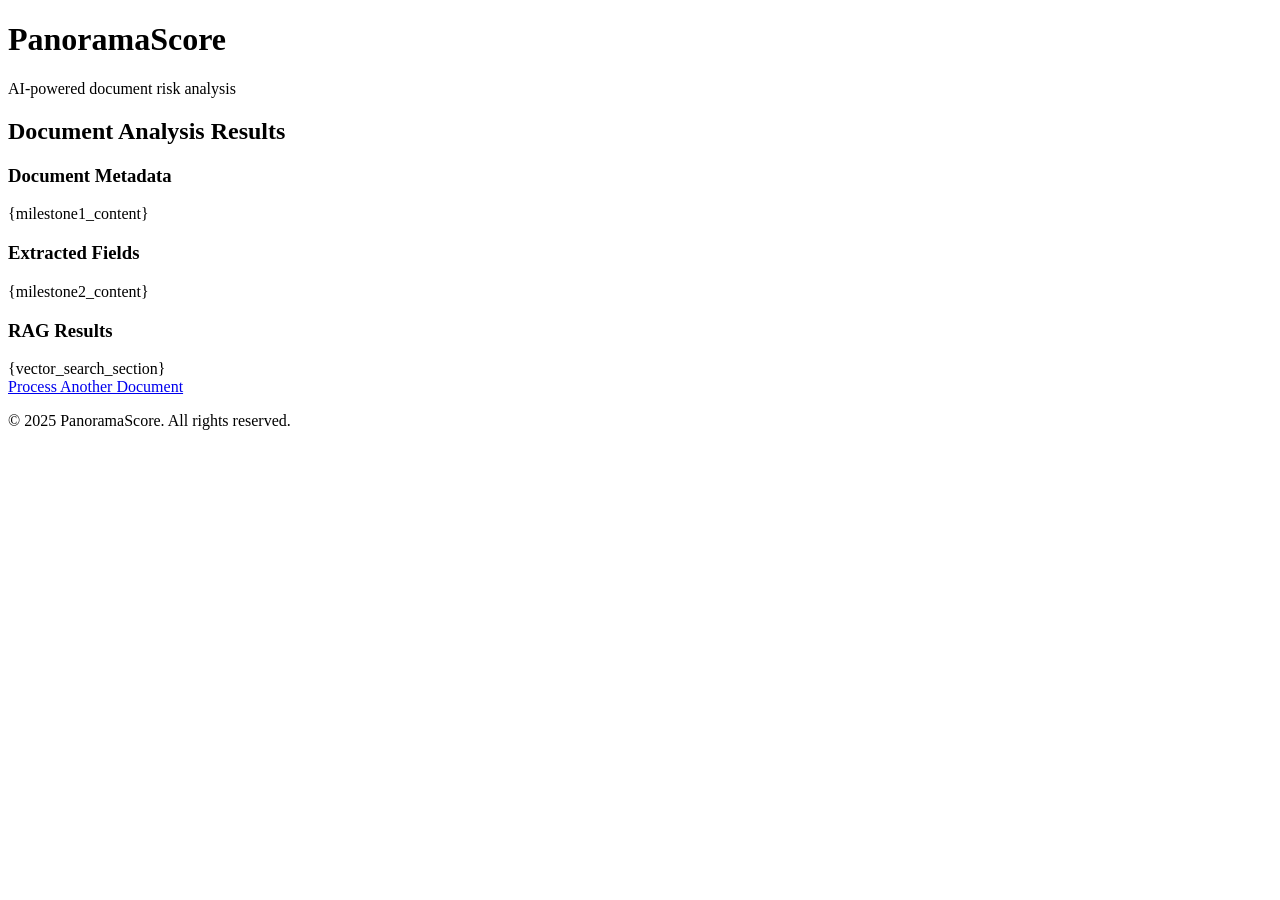
==== app/static/result_template.html @ 681ed07d "Added initial files for Multiagent system" ====
<!DOCTYPE html>
<html lang="en">
<head>
    <meta charset="UTF-8">
    <meta name="viewport" content="width=device-width, initial-scale=1.0">
    <title>PanoramaScore - Analysis Results</title>
    <link rel="stylesheet" href="/static/styles.css">
</head>
<body>
    <div class="container">
        <header>
            <h1>PanoramaScore</h1>
            <p class="subtitle">AI-powered document risk analysis</p>
        </header>
        
        <main>
            <div class="result-section">
                <h2>Document Analysis Results</h2>
                
                <!-- Milestone 1: Document Ingestion & Metadata -->
                <div class="result-card">
                    <h3>Document Metadata</h3>
                    <div class="metadata-section">
                        {milestone1_content}
                    </div>
                </div>
                
                <!-- Milestone 2: OCR & Field Extraction -->
                <div class="result-card">
                    <h3>Extracted Fields</h3>
                    <div class="fields-section">
                        {milestone2_content}
                    </div>
                </div>
                
                <!-- Milestone 3: Vector Similarity Search -->
                <div class="result-card">
                    <h3>RAG Results</h3>
                    <div class="vector-section">
                        {vector_search_section}
                    </div>
                </div>
                
                <div class="actions">
                    <a href="/" class="button">Process Another Document</a>
                </div>
            </div>
        </main>
        
        <footer>
            <p>&copy; 2025 PanoramaScore. All rights reserved.</p>
        </footer>
    </div>
</body>
</html>
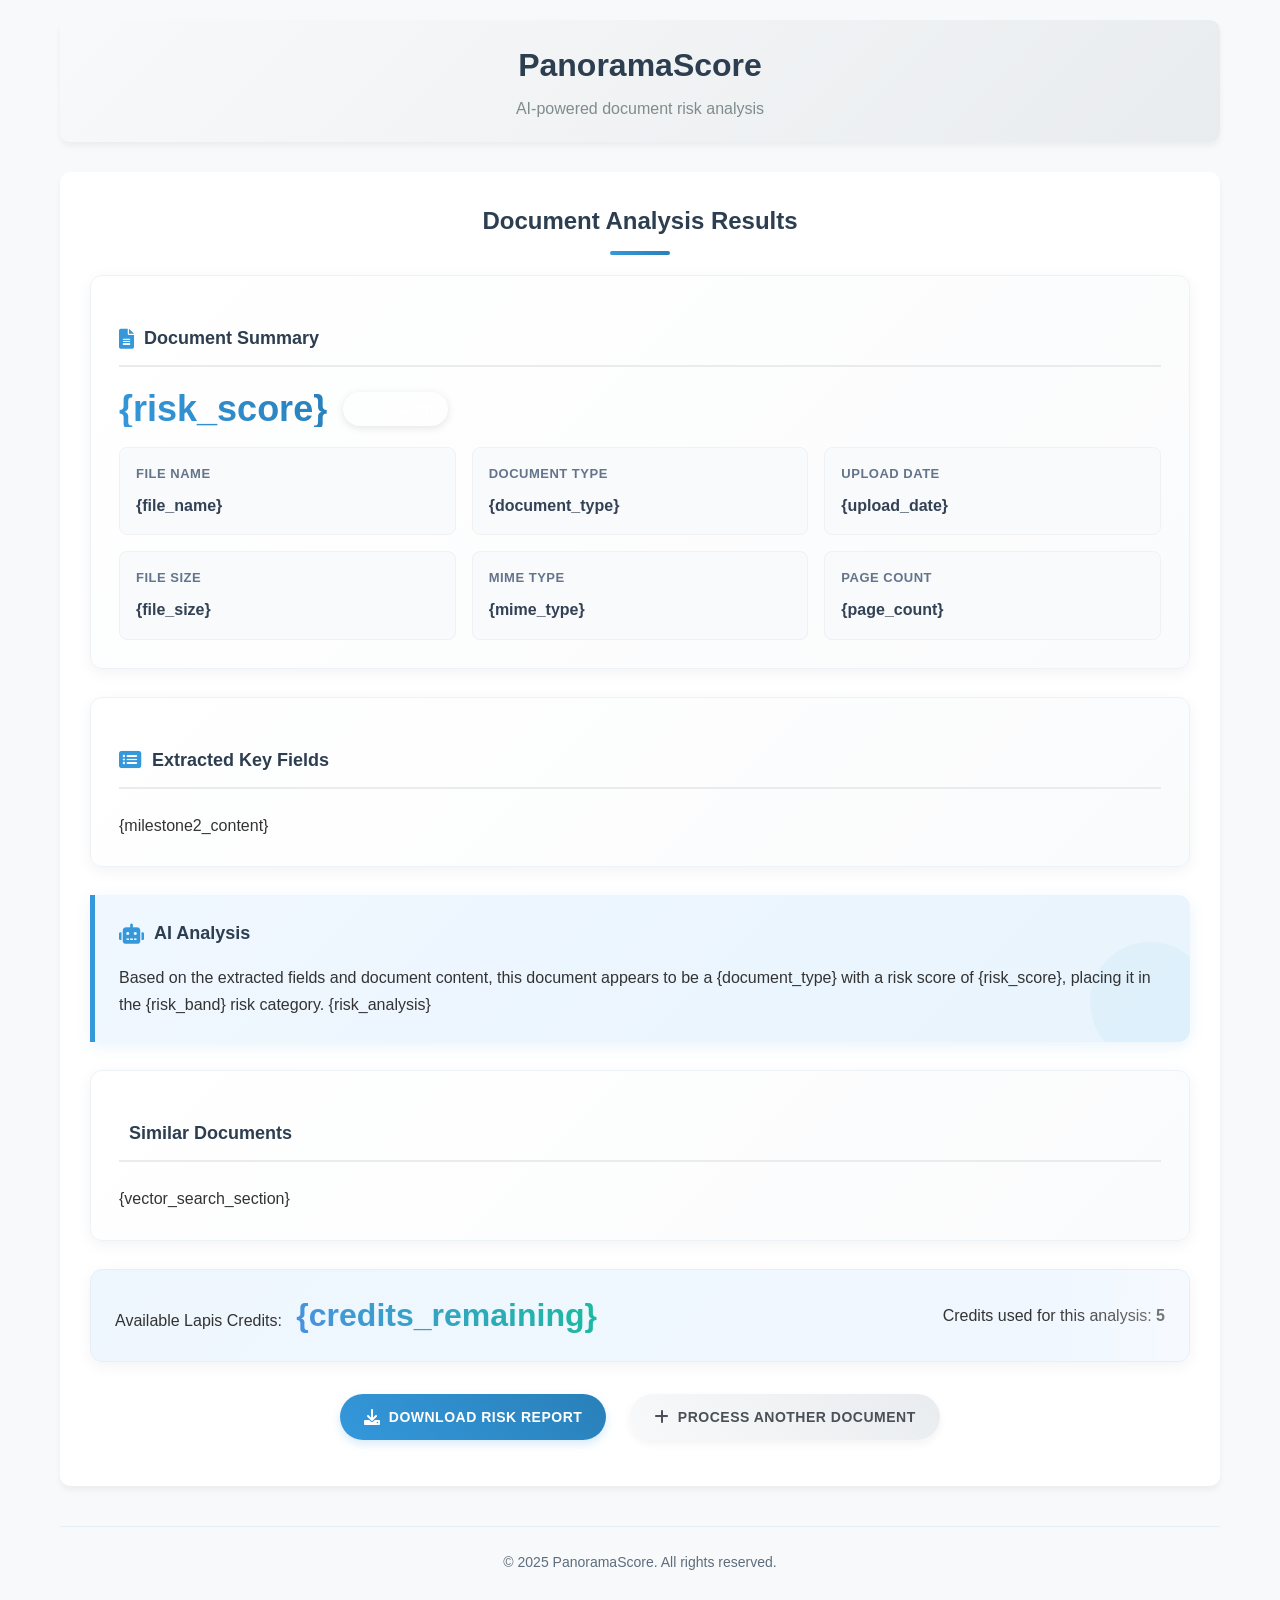
==== commit b1a53735: "new logic added" ====
--- a/app/static/result_template.html
+++ b/app/static/result_template.html
@@ -4,7 +4,457 @@
     <meta charset="UTF-8">
     <meta name="viewport" content="width=device-width, initial-scale=1.0">
     <title>PanoramaScore - Analysis Results</title>
-    <link rel="stylesheet" href="/static/styles.css">
+    <link rel="stylesheet" href="https://cdnjs.cloudflare.com/ajax/libs/font-awesome/6.0.0-beta3/css/all.min.css">
+    <style>
+        /* Base styles */
+        * {
+            margin: 0;
+            padding: 0;
+            box-sizing: border-box;
+            font-family: 'Segoe UI', Tahoma, Geneva, Verdana, sans-serif;
+        }
+        
+        body {
+            background-color: #f8f9fa;
+            color: #333;
+            line-height: 1.6;
+        }
+        
+        .container {
+            max-width: 1200px;
+            margin: 0 auto;
+            padding: 20px;
+        }
+        
+        header {
+            text-align: center;
+            margin-bottom: 30px;
+            padding: 20px;
+            background: linear-gradient(135deg, #f8f9fa 0%, #e9ecef 100%);
+            border-radius: 10px;
+            box-shadow: 0 4px 6px rgba(0, 0, 0, 0.05);
+        }
+        
+        h1 {
+            color: #2c3e50;
+            margin-bottom: 5px;
+            font-size: 32px;
+        }
+        
+        .subtitle {
+            color: #7f8c8d;
+            font-size: 16px;
+        }
+        
+        main {
+            background-color: #fff;
+            border-radius: 10px;
+            padding: 30px;
+            margin-bottom: 30px;
+            box-shadow: 0 4px 6px rgba(0, 0, 0, 0.05);
+        }
+        
+        h2 {
+            color: #2c3e50;
+            margin-bottom: 20px;
+            font-size: 24px;
+            font-weight: 700;
+            text-align: center;
+            position: relative;
+            padding-bottom: 15px;
+        }
+        
+        h2:after {
+            content: '';
+            position: absolute;
+            width: 60px;
+            height: 4px;
+            background: linear-gradient(to right, #3498db, #2980b9);
+            bottom: 0;
+            left: 50%;
+            transform: translateX(-50%);
+            border-radius: 2px;
+        }
+        
+        h3 {
+            color: #34495e;
+            margin: 20px 0 15px;
+            font-weight: 600;
+            font-size: 20px;
+        }
+        
+        /* Result cards */
+        .result-card {
+            background: linear-gradient(135deg, #ffffff 0%, #fafbfc 100%);
+            border-radius: 12px;
+            padding: 28px;
+            margin-bottom: 28px;
+            box-shadow: 0 4px 15px rgba(0,0,0,0.05);
+            border: 1px solid #edf2f7;
+            transition: transform 0.2s ease, box-shadow 0.2s ease;
+            position: relative;
+            overflow: hidden;
+        }
+        
+        .result-card:hover {
+            transform: translateY(-3px);
+            box-shadow: 0 8px 20px rgba(0,0,0,0.08);
+        }
+        
+        .result-card h3 {
+            color: #2c3e50;
+            border-bottom: 2px solid #e9ecef;
+            padding-bottom: 12px;
+            margin-bottom: 24px;
+            display: flex;
+            align-items: center;
+            font-weight: 700;
+            font-size: 18px;
+        }
+        
+        .result-card h3 i {
+            margin-right: 10px;
+            color: #3498db;
+            font-size: 20px;
+        }
+        
+        /* Metadata display */
+        .metadata-grid {
+            display: grid;
+            grid-template-columns: repeat(auto-fill, minmax(280px, 1fr));
+            grid-gap: 16px;
+        }
+        
+        .metadata-item {
+            background: #f8fafc;
+            border-radius: 8px;
+            padding: 16px;
+            display: flex;
+            flex-direction: column;
+            border: 1px solid #edf2f7;
+        }
+        
+        .metadata-label {
+            color: #64748b;
+            font-size: 13px;
+            font-weight: 600;
+            text-transform: uppercase;
+            letter-spacing: 0.5px;
+            margin-bottom: 8px;
+        }
+        
+        .metadata-value {
+            color: #334155;
+            font-size: 16px;
+            font-weight: 600;
+        }
+        
+        /* Risk indicator */
+        .risk-indicator {
+            display: flex;
+            align-items: center;
+            margin-bottom: 20px;
+        }
+        
+        .risk-score {
+            font-size: 36px;
+            font-weight: 700;
+            background: -webkit-linear-gradient(45deg, #3498db, #2980b9);
+            background: linear-gradient(45deg, #3498db, #2980b9);
+            -webkit-background-clip: text;
+            background-clip: text;
+            -webkit-text-fill-color: transparent;
+            margin-right: 16px;
+            line-height: 1;
+        }
+        
+        .risk-band {
+            padding: 6px 14px;
+            border-radius: 20px;
+            font-weight: 600;
+            font-size: 14px;
+            color: white;
+            box-shadow: 0 2px 8px rgba(0,0,0,0.1);
+        }
+        
+        .risk-band.low {
+            background: linear-gradient(45deg, #2e7d32, #43a047);
+        }
+        
+        .risk-band.moderate {
+            background: linear-gradient(45deg, #f9a825, #fbc02d);
+        }
+        
+        .risk-band.high {
+            background: linear-gradient(45deg, #c62828, #e53935);
+        }
+        
+        /* Fields display */
+        .fields-table {
+            width: 100%;
+            border-collapse: separate;
+            border-spacing: 0;
+            border-radius: 8px;
+            overflow: hidden;
+            box-shadow: 0 2px 8px rgba(0,0,0,0.03);
+            margin-top: 16px;
+        }
+        
+        .fields-table th {
+            background-color: #f1f5f9;
+            text-align: left;
+            padding: 14px 16px;
+            font-weight: 600;
+            color: #475569;
+            font-size: 14px;
+            text-transform: uppercase;
+            letter-spacing: 0.5px;
+        }
+        
+        .fields-table td {
+            padding: 14px 16px;
+            border-top: 1px solid #f1f5f9;
+            color: #334155;
+        }
+        
+        .fields-table tr:hover td {
+            background-color: #f8fafc;
+        }
+        
+        .field-name {
+            font-weight: 600;
+            color: #334155;
+        }
+        
+        .field-value {
+            font-family: 'Courier New', monospace;
+            background: #f8fafc;
+            padding: 4px 8px;
+            border-radius: 4px;
+            color: #475569;
+            border: 1px solid #e2e8f0;
+        }
+        
+        .field-influence {
+            font-size: 14px;
+            display: inline-flex;
+            align-items: center;
+            padding: 2px 8px;
+            border-radius: 4px;
+            margin-left: 8px;
+        }
+        
+        .field-influence.positive {
+            color: #16a34a;
+            background-color: #dcfce7;
+        }
+        
+        .field-influence.negative {
+            color: #dc2626;
+            background-color: #fee2e2;
+        }
+        
+        .field-influence.neutral {
+            color: #64748b;
+            background-color: #f1f5f9;
+        }
+        
+        /* Copilot box */
+        .copilot-box {
+            background: linear-gradient(135deg, #f0f7ff 0%, #e8f4fd 100%);
+            border-left: 5px solid #3498db;
+            padding: 24px;
+            margin: 28px 0;
+            border-radius: 0 12px 12px 0;
+            box-shadow: 0 4px 15px rgba(52, 152, 219, 0.1);
+            position: relative;
+            overflow: hidden;
+        }
+        
+        .copilot-box::before {
+            content: '';
+            position: absolute;
+            right: -20px;
+            bottom: -20px;
+            width: 120px;
+            height: 120px;
+            background-color: rgba(52, 152, 219, 0.05);
+            border-radius: 50%;
+            z-index: 0;
+        }
+        
+        .copilot-title {
+            font-weight: 700;
+            color: #2c3e50;
+            margin-top: 0;
+            margin-bottom: 16px;
+            display: flex;
+            align-items: center;
+            font-size: 18px;
+            position: relative;
+            z-index: 1;
+        }
+        
+        .copilot-title i {
+            margin-right: 10px;
+            color: #3498db;
+            font-size: 20px;
+        }
+        
+        .copilot-box p {
+            position: relative;
+            z-index: 1;
+            line-height: 1.7;
+            margin: 0;
+            font-size: 16px;
+        }
+        
+        /* Similar documents table */
+        .similar-docs-table {
+            width: 100%;
+            border-collapse: separate;
+            border-spacing: 0;
+            border-radius: 8px;
+            overflow: hidden;
+            box-shadow: 0 2px 12px rgba(0,0,0,0.04);
+        }
+        
+        .similar-docs-table th {
+            background-color: #edf7ff;
+            padding: 14px 16px;
+            text-align: left;
+            font-weight: 600;
+            color: #2c3e50;
+            border-bottom: 2px solid #d0e8fd;
+            text-transform: uppercase;
+            font-size: 13px;
+            letter-spacing: 0.5px;
+        }
+        
+        .similar-docs-table td {
+            padding: 14px 16px;
+            border-bottom: 1px solid #edf2f7;
+            background-color: #ffffff;
+            font-size: 15px;
+        }
+        
+        .similar-docs-table tr:last-child td {
+            border-bottom: none;
+        }
+        
+        .similar-docs-table tr:hover td {
+            background-color: #f8fbff;
+        }
+        
+        /* Similarity percentage */
+        .similarity-score {
+            display: inline-block;
+            padding: 4px 12px;
+            border-radius: 20px;
+            background: linear-gradient(45deg, #4A90E2, #5E9CEA);
+            color: white;
+            font-weight: 600;
+            font-size: 14px;
+            box-shadow: 0 2px 6px rgba(74, 144, 226, 0.2);
+        }
+        
+        /* Credits display */
+        .credits-display {
+            background: linear-gradient(135deg, #eef6fe 0%, #f0f7ff 100%);
+            border-radius: 12px;
+            padding: 20px 24px;
+            margin: 28px 0;
+            display: flex;
+            align-items: center;
+            justify-content: space-between;
+            box-shadow: 0 4px 15px rgba(0,0,0,0.05);
+            border: 1px solid #e6eef8;
+            position: relative;
+            overflow: hidden;
+        }
+        
+        .credits-display::after {
+            content: '';
+            position: absolute;
+            top: 0;
+            right: 0;
+            width: 150px;
+            height: 100%;
+            background: linear-gradient(90deg, rgba(255,255,255,0) 0%, rgba(255,255,255,0.4) 100%);
+            pointer-events: none;
+        }
+        
+        .credit-amount {
+            font-size: 32px;
+            font-weight: 700;
+            background: -webkit-linear-gradient(45deg, #4A90E2, #1abc9c);
+            background: linear-gradient(45deg, #4A90E2, #1abc9c);
+            -webkit-background-clip: text;
+            background-clip: text;
+            -webkit-text-fill-color: transparent;
+            margin-left: 10px;
+        }
+        
+        /* Action buttons */
+        .action-button {
+            display: inline-flex;
+            align-items: center;
+            justify-content: center;
+            background: linear-gradient(45deg, #3498db, #2980b9);
+            color: white;
+            padding: 12px 24px;
+            border-radius: 30px;
+            text-decoration: none;
+            font-weight: 600;
+            margin: 0 12px;
+            transition: all 0.3s ease;
+            box-shadow: 0 4px 10px rgba(52, 152, 219, 0.2);
+            border: none;
+            letter-spacing: 0.5px;
+            text-transform: uppercase;
+            font-size: 14px;
+        }
+        
+        .action-button:hover {
+            transform: translateY(-2px);
+            box-shadow: 0 6px 15px rgba(52, 152, 219, 0.3);
+            background: linear-gradient(45deg, #2980b9, #3498db);
+        }
+        
+        .action-button i {
+            margin-right: 8px;
+            font-size: 16px;
+        }
+        
+        .action-button.secondary {
+            background: linear-gradient(45deg, #f8f9fa, #e9ecef);
+            color: #495057;
+            box-shadow: 0 4px 10px rgba(0, 0, 0, 0.05);
+        }
+        
+        .action-button.secondary:hover {
+            background: linear-gradient(45deg, #e9ecef, #f8f9fa);
+            box-shadow: 0 6px 15px rgba(0, 0, 0, 0.08);
+        }
+        
+        /* Action buttons container */
+        .action-buttons {
+            display: flex;
+            justify-content: center;
+            margin-top: 32px;
+            margin-bottom: 16px;
+        }
+        
+        /* Footer */
+        footer {
+            text-align: center;
+            padding: 24px 0;
+            color: #5d6d7e;
+            font-size: 14px;
+            margin-top: 40px;
+            border-top: 1px solid #e6eef8;
+        }
+    </style>
 </head>
 <body>
     <div class="container">
@@ -14,36 +464,84 @@
         </header>
         
         <main>
-            <div class="result-section">
-                <h2>Document Analysis Results</h2>
+            <h2>Document Analysis Results</h2>
+            
+            <!-- Document Summary Section -->
+            <div class="result-card">
+                <h3><i class="fas fa-file-alt"></i> Document Summary</h3>
                 
-                <!-- Milestone 1: Document Ingestion & Metadata -->
-                <div class="result-card">
-                    <h3>Document Metadata</h3>
-                    <div class="metadata-section">
-                        {milestone1_content}
+                <!-- Risk Score & Band -->
+                <div class="risk-indicator">
+                    <div class="risk-score">{risk_score}</div>
+                    <div class="risk-band {risk_band_class}">{risk_band}</div>
+                </div>
+                
+                <!-- Document Metadata -->
+                <div class="metadata-grid">
+                    <div class="metadata-item">
+                        <div class="metadata-label">File Name</div>
+                        <div class="metadata-value">{file_name}</div>
+                    </div>
+                    <div class="metadata-item">
+                        <div class="metadata-label">Document Type</div>
+                        <div class="metadata-value">{document_type}</div>
+                    </div>
+                    <div class="metadata-item">
+                        <div class="metadata-label">Upload Date</div>
+                        <div class="metadata-value">{upload_date}</div>
+                    </div>
+                    <div class="metadata-item">
+                        <div class="metadata-label">File Size</div>
+                        <div class="metadata-value">{file_size}</div>
+                    </div>
+                    <div class="metadata-item">
+                        <div class="metadata-label">MIME Type</div>
+                        <div class="metadata-value">{mime_type}</div>
+                    </div>
+                    <div class="metadata-item">
+                        <div class="metadata-label">Page Count</div>
+                        <div class="metadata-value">{page_count}</div>
                     </div>
                 </div>
-                
-                <!-- Milestone 2: OCR & Field Extraction -->
-                <div class="result-card">
-                    <h3>Extracted Fields</h3>
-                    <div class="fields-section">
-                        {milestone2_content}
-                    </div>
+            </div>
+            
+            <!-- Extracted Fields Section -->
+            <div class="result-card">
+                <h3><i class="fas fa-list-alt"></i> Extracted Key Fields</h3>
+                <div class="fields-section">
+                    {milestone2_content}
                 </div>
-                
-                <!-- Milestone 3: Vector Similarity Search -->
-                <div class="result-card">
-                    <h3>RAG Results</h3>
-                    <div class="vector-section">
-                        {vector_search_section}
-                    </div>
+            </div>
+            
+            <!-- AI Recommendation Section -->
+            <div class="copilot-box">
+                <h4 class="copilot-title"><i class="fas fa-robot"></i> AI Analysis</h4>
+                <p>Based on the extracted fields and document content, this document appears to be a {document_type} with a risk score of {risk_score}, placing it in the {risk_band} risk category. {risk_analysis}</p>
+            </div>
+            
+            <!-- Similar Documents Section -->
+            <div class="result-card">
+                <h3><i class="fas fa-chart-network"></i> Similar Documents</h3>
+                <div class="vector-section">
+                    {vector_search_section}
                 </div>
-                
-                <div class="actions">
-                    <a href="/" class="button">Process Another Document</a>
+            </div>
+            
+            <!-- Credits Display -->
+            <div class="credits-display">
+                <div>
+                    <span>Available Lapis Credits:</span>
+                    <span class="credit-amount">{credits_remaining}</span>
                 </div>
+                <div>
+                    <span>Credits used for this analysis: <strong>5</strong></span>
+                </div>
+            </div>
+            
+            <!-- Action Buttons -->
+            <div class="action-buttons">
+                <a href="#" class="action-button"><i class="fas fa-download"></i> Download Risk Report</a>
+                <a href="/" class="action-button secondary"><i class="fas fa-plus"></i> Process Another Document</a>
             </div>
         </main>
         
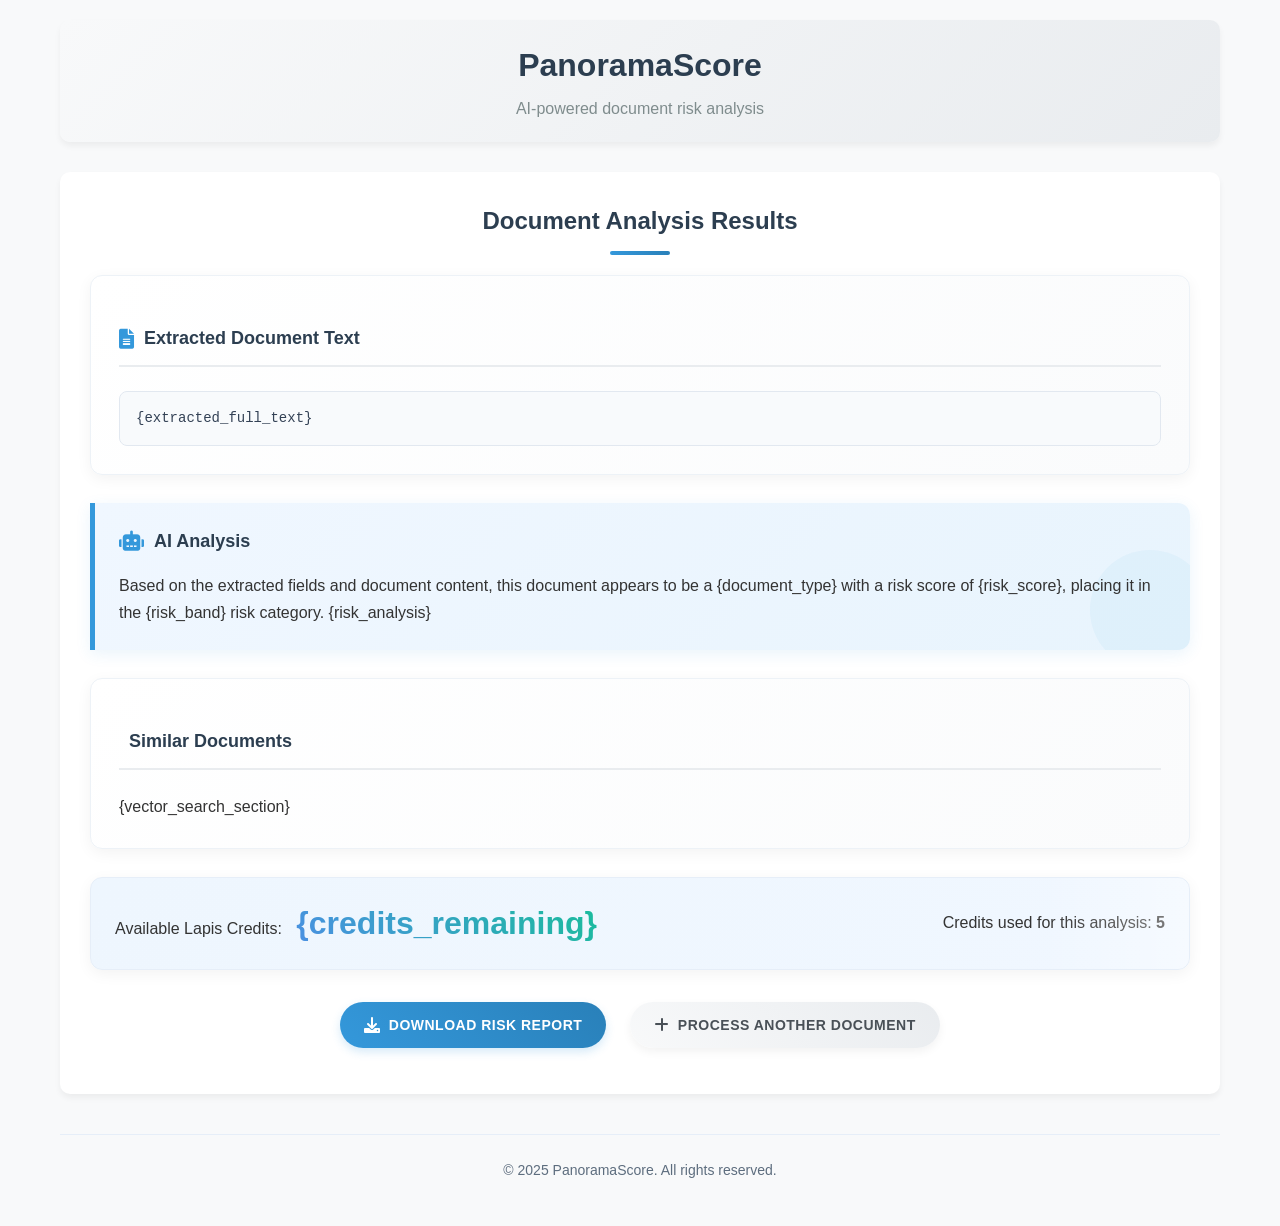
==== commit 2c3c3799: "read text extraction logic added" ====
--- a/app/static/result_template.html
+++ b/app/static/result_template.html
@@ -189,6 +189,55 @@
             background: linear-gradient(45deg, #c62828, #e53935);
         }
         
+        /* Contributing factors */
+        .contributing-factors {
+            margin: 20px 0;
+            background: #f9f9f9;
+            border-radius: 8px;
+            padding: 16px;
+            border-left: 4px solid #edf2f7;
+        }
+        
+        .contributing-factors h4 {
+            font-size: 16px;
+            font-weight: 600;
+            color: #2c3e50;
+            margin-top: 0;
+            margin-bottom: 12px;
+            display: flex;
+            align-items: center;
+        }
+        
+        .contributing-factors h4 i {
+            margin-right: 8px;
+            color: #f39c12;
+        }
+        
+        .factors-list {
+            margin: 0;
+            padding-left: 24px;
+        }
+        
+        .factors-list li {
+            margin-bottom: 6px;
+            color: #4a5568;
+        }
+        
+        .factor-high {
+            color: #e53935;
+            font-weight: 600;
+        }
+        
+        .factor-moderate {
+            color: #f9a825;
+            font-weight: 600;
+        }
+        
+        .factor-low {
+            color: #43a047;
+            font-weight: 600;
+        }
+        
         /* Fields display */
         .fields-table {
             width: 100%;
@@ -257,6 +306,27 @@
         .field-influence.neutral {
             color: #64748b;
             background-color: #f1f5f9;
+        }
+        
+        /* Extracted text container */
+        .extracted-text-container {
+            max-height: 300px;
+            overflow-y: auto;
+            background-color: #f8fafc;
+            border: 1px solid #e2e8f0;
+            border-radius: 8px;
+            padding: 16px;
+            margin-top: 16px;
+        }
+        
+        .extracted-text {
+            font-family: 'Courier New', monospace;
+            font-size: 14px;
+            line-height: 1.5;
+            color: #334155;
+            margin: 0;
+            white-space: pre-wrap;
+            word-break: break-word;
         }
         
         /* Copilot box */
@@ -466,50 +536,13 @@
         <main>
             <h2>Document Analysis Results</h2>
             
-            <!-- Document Summary Section -->
+            <!-- Main content starts directly with extracted text -->
+            
+            <!-- Complete Extracted Text Section -->
             <div class="result-card">
-                <h3><i class="fas fa-file-alt"></i> Document Summary</h3>
-                
-                <!-- Risk Score & Band -->
-                <div class="risk-indicator">
-                    <div class="risk-score">{risk_score}</div>
-                    <div class="risk-band {risk_band_class}">{risk_band}</div>
-                </div>
-                
-                <!-- Document Metadata -->
-                <div class="metadata-grid">
-                    <div class="metadata-item">
-                        <div class="metadata-label">File Name</div>
-                        <div class="metadata-value">{file_name}</div>
-                    </div>
-                    <div class="metadata-item">
-                        <div class="metadata-label">Document Type</div>
-                        <div class="metadata-value">{document_type}</div>
-                    </div>
-                    <div class="metadata-item">
-                        <div class="metadata-label">Upload Date</div>
-                        <div class="metadata-value">{upload_date}</div>
-                    </div>
-                    <div class="metadata-item">
-                        <div class="metadata-label">File Size</div>
-                        <div class="metadata-value">{file_size}</div>
-                    </div>
-                    <div class="metadata-item">
-                        <div class="metadata-label">MIME Type</div>
-                        <div class="metadata-value">{mime_type}</div>
-                    </div>
-                    <div class="metadata-item">
-                        <div class="metadata-label">Page Count</div>
-                        <div class="metadata-value">{page_count}</div>
-                    </div>
-                </div>
-            </div>
-            
-            <!-- Extracted Fields Section -->
-            <div class="result-card">
-                <h3><i class="fas fa-list-alt"></i> Extracted Key Fields</h3>
-                <div class="fields-section">
-                    {milestone2_content}
+                <h3><i class="fas fa-file-alt"></i> Extracted Document Text</h3>
+                <div class="extracted-text-container">
+                    <pre class="extracted-text">{extracted_full_text}</pre>
                 </div>
             </div>
             
@@ -519,13 +552,25 @@
                 <p>Based on the extracted fields and document content, this document appears to be a {document_type} with a risk score of {risk_score}, placing it in the {risk_band} risk category. {risk_analysis}</p>
             </div>
             
-            <!-- Similar Documents Section -->
-            <div class="result-card">
+            <!-- Similar Documents Section (only shown if DB is connected) -->
+            <div class="result-card" id="similar-documents-section">
                 <h3><i class="fas fa-chart-network"></i> Similar Documents</h3>
                 <div class="vector-section">
                     {vector_search_section}
                 </div>
             </div>
+            
+            <script>
+                // Hide the similar documents section if no results are available
+                document.addEventListener('DOMContentLoaded', function() {
+                    const vectorSection = document.querySelector('.vector-section');
+                    const similarDocsSection = document.getElementById('similar-documents-section');
+                    
+                    if (vectorSection && vectorSection.textContent.includes('not enabled') || vectorSection.textContent.trim() === '') {
+                        similarDocsSection.style.display = 'none';
+                    }
+                });
+            </script>
             
             <!-- Credits Display -->
             <div class="credits-display">
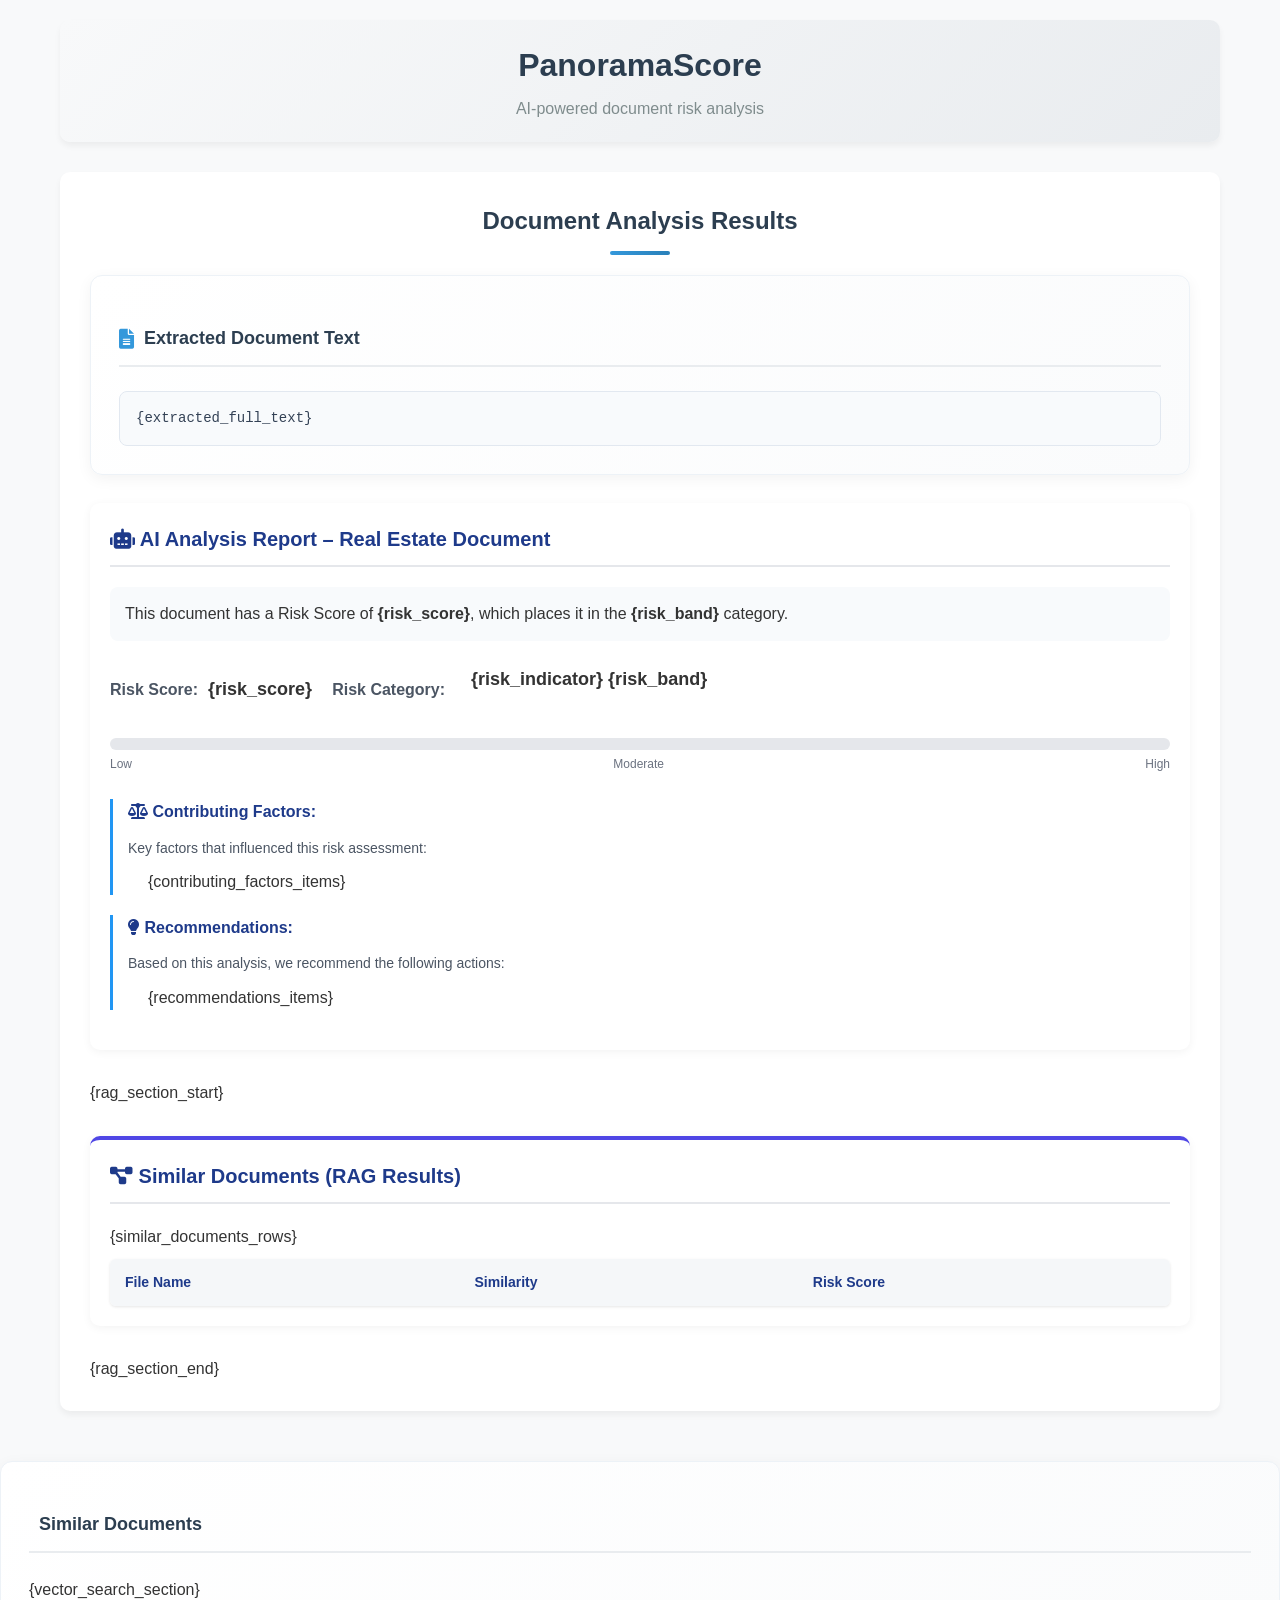
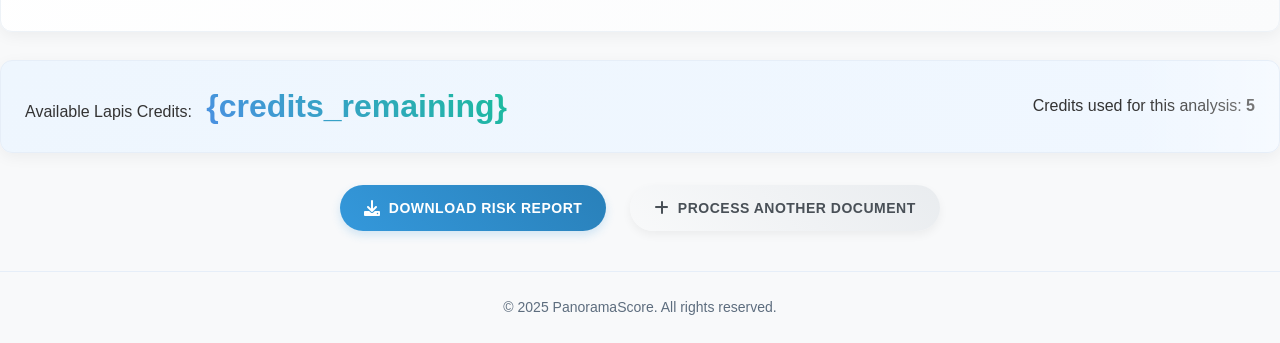
==== commit 4669660d: "first milstone is completed" ====
--- a/app/static/result_template.html
+++ b/app/static/result_template.html
@@ -546,11 +546,297 @@
                 </div>
             </div>
             
-            <!-- AI Recommendation Section -->
-            <div class="copilot-box">
-                <h4 class="copilot-title"><i class="fas fa-robot"></i> AI Analysis</h4>
-                <p>Based on the extracted fields and document content, this document appears to be a {document_type} with a risk score of {risk_score}, placing it in the {risk_band} risk category. {risk_analysis}</p>
+            <!-- BLOCK 1: Real Estate AI Analysis Section -->
+            <div class="analysis-box">
+                <h4 class="analysis-title"><i class="fas fa-robot"></i> AI Analysis Report – Real Estate Document</h4>
+                
+                <!-- Natural Language Risk Summary -->
+                <div class="risk-explanation">
+                    <p>This document has a Risk Score of <strong>{risk_score}</strong>, which places it in the <strong class="risk-text-{risk_band_class}">{risk_band}</strong> category.</p>
+                </div>
+                
+                <!-- Risk Score and Category -->
+                <div class="risk-summary">
+                    <div class="risk-score-box">
+                        <div class="risk-label">Risk Score:</div>
+                        <div class="risk-value">{risk_score}</div>
+                    </div>
+                    <div class="risk-category">
+                        <div class="risk-label">Risk Category:</div>
+                        <div class="risk-value">
+                            <span class="risk-indicator risk-{risk_band_class}">
+                                {risk_indicator} {risk_band}
+                            </span>
+                        </div>
+                    </div>
+                </div>
+                
+                <!-- Risk Meter -->
+                <div class="risk-meter">
+                    <div class="risk-bar">
+                        <div class="risk-fill risk-{risk_band_class}" style="width: {risk_percent}%;"></div>
+                    </div>
+                    <div class="risk-labels">
+                        <span>Low</span>
+                        <span>Moderate</span>
+                        <span>High</span>
+                    </div>
+                </div>
+                
+                <!-- Contributing Factors -->
+                <div class="analysis-section">
+                    <h5><i class="fas fa-balance-scale"></i> Contributing Factors:</h5>
+                    <p class="section-intro">Key factors that influenced this risk assessment:</p>
+                    <ul class="factor-list">
+                        {contributing_factors_items}
+                    </ul>
+                </div>
+                
+                <!-- Recommendations -->
+                <div class="analysis-section">
+                    <h5><i class="fas fa-lightbulb"></i> Recommendations:</h5>
+                    <p class="section-intro">Based on this analysis, we recommend the following actions:</p>
+                    <ul class="recommendation-list">
+                        {recommendations_items}
+                    </ul>
+                </div>
             </div>
+                
+            <!-- BLOCK 2: Similar Documents (RAG Results) - Only shown if vector DB is active -->
+            {rag_section_start}
+            <div class="rag-results-box">
+                <h4 class="rag-title"><i class="fas fa-project-diagram"></i> Similar Documents (RAG Results)</h4>
+                <div class="similar-documents">
+                    <table class="rag-table">
+                        <thead>
+                            <tr>
+                                <th>File Name</th>
+                                <th>Similarity</th>
+                                <th>Risk Score</th>
+                            </tr>
+                        </thead>
+                        <tbody>
+                            {similar_documents_rows}
+                        </tbody>
+                    </table>
+                </div>
+            </div>
+            {rag_section_end}
+            </div>
+            
+            <!-- Add styles for the updated sections -->
+            <style type="text/css">
+                /* AI Analysis Box Styles */
+                .analysis-box,
+                .rag-results-box {
+                    margin-bottom: 30px;
+                    background-color: #fff;
+                    border-radius: 10px;
+                    padding: 20px;
+                    box-shadow: 0 2px 10px rgba(0, 0, 0, 0.05);
+                    position: relative;
+                }
+                
+                .analysis-title,
+                .rag-title {
+                    color: #1e3a8a;
+                    margin-top: 0;
+                    margin-bottom: 20px;
+                    font-weight: 600;
+                    font-size: 20px;
+                    border-bottom: 2px solid #e5e7eb;
+                    padding-bottom: 10px;
+                }
+                
+                /* Risk Summary Styles */
+                .risk-summary {
+                    display: flex;
+                    flex-wrap: wrap;
+                    gap: 20px;
+                    margin-bottom: 20px;
+                }
+                
+                .risk-score-box,
+                .risk-category {
+                    display: flex;
+                    align-items: center;
+                    gap: 10px;
+                }
+                
+                .risk-label {
+                    font-weight: 600;
+                    color: #4b5563;
+                }
+                
+                .risk-value {
+                    font-weight: 700;
+                    font-size: 18px;
+                }
+                
+                .risk-indicator {
+                    display: inline-flex;
+                    align-items: center;
+                    padding: 4px 12px;
+                    border-radius: 20px;
+                    font-weight: 600;
+                    margin-left: 4px;
+                }
+                
+                /* Risk Meter Styles */
+                .risk-meter {
+                    margin-bottom: 25px;
+                }
+                
+                .risk-bar {
+                    height: 12px;
+                    background-color: #e5e7eb;
+                    border-radius: 6px;
+                    overflow: hidden;
+                    margin-bottom: 5px;
+                }
+                
+                .risk-fill {
+                    height: 100%;
+                    transition: width 0.5s ease;
+                }
+                
+                .risk-labels {
+                    display: flex;
+                    justify-content: space-between;
+                    font-size: 12px;
+                    color: #6b7280;
+                }
+                
+                /* Risk Colors */
+                .risk-low {
+                    background-color: #10b981;
+                    color: #fff;
+                }
+                
+                .risk-moderate {
+                    background-color: #f59e0b;
+                    color: #fff;
+                }
+                
+                .risk-high {
+                    background-color: #ef4444;
+                    color: #fff;
+                }
+                
+                /* Text Risk Colors */
+                .risk-text-low {
+                    color: #10b981;
+                    font-weight: 600;
+                }
+                
+                .risk-text-moderate {
+                    color: #f59e0b;
+                    font-weight: 600;
+                }
+                
+                .risk-text-high {
+                    color: #ef4444;
+                    font-weight: 600;
+                }
+                
+                /* Risk Explanation */
+                .risk-explanation {
+                    margin-bottom: 20px;
+                    font-size: 16px;
+                    line-height: 1.5;
+                    background-color: #f8fafc;
+                    padding: 15px;
+                    border-radius: 8px;
+                }
+                
+                .risk-explanation p {
+                    margin: 0;
+                }
+                
+                /* Section Intro */
+                .section-intro {
+                    margin-top: 0;
+                    margin-bottom: 10px;
+                    color: #4b5563;
+                    font-size: 14px;
+                }
+                
+                /* Analysis Section Styles */
+                .analysis-section {
+                    margin-bottom: 20px;
+                    padding-left: 15px;
+                    border-left: 3px solid #2196F3;
+                }
+                
+                .analysis-section h5 {
+                    color: #1e3a8a;
+                    margin-top: 0;
+                    margin-bottom: 12px;
+                    font-size: 16px;
+                    font-weight: 600;
+                }
+                
+                .factor-list,
+                .recommendation-list {
+                    margin: 0;
+                    padding-left: 20px;
+                    list-style-type: disc;
+                }
+                
+                .factor-list li,
+                .recommendation-list li {
+                    margin-bottom: 8px;
+                    line-height: 1.5;
+                }
+                
+                /* RAG Results Box Styles */
+                .rag-results-box {
+                    border-top: 4px solid #4f46e5;
+                    margin-top: 30px;
+                }
+                
+                /* RAG Table Styles */
+                .rag-table {
+                    width: 100%;
+                    border-collapse: collapse;
+                    margin-top: 10px;
+                    box-shadow: 0 1px 3px rgba(0,0,0,0.1);
+                    border-radius: 6px;
+                    overflow: hidden;
+                }
+                
+                .rag-table th {
+                    background-color: #f5f7f9;
+                    padding: 12px 15px;
+                    text-align: left;
+                    font-weight: 600;
+                    color: #1e3a8a;
+                    font-size: 14px;
+                }
+                
+                .rag-table td {
+                    padding: 12px 15px;
+                    border-top: 1px solid #e5e7eb;
+                }
+                
+                .rag-table tr:hover {
+                    background-color: #f8fafc;
+                }
+                
+                .similarity-value {
+                    font-weight: 600;
+                    color: #4f46e5;
+                    background-color: #eef2ff;
+                    padding: 2px 8px;
+                    border-radius: 4px;
+                    display: inline-block;
+                }
+                
+                .rag-filename {
+                    color: #111827;
+                    font-weight: 500;
+                }
+            </style>
             
             <!-- Similar Documents Section (only shown if DB is connected) -->
             <div class="result-card" id="similar-documents-section">
